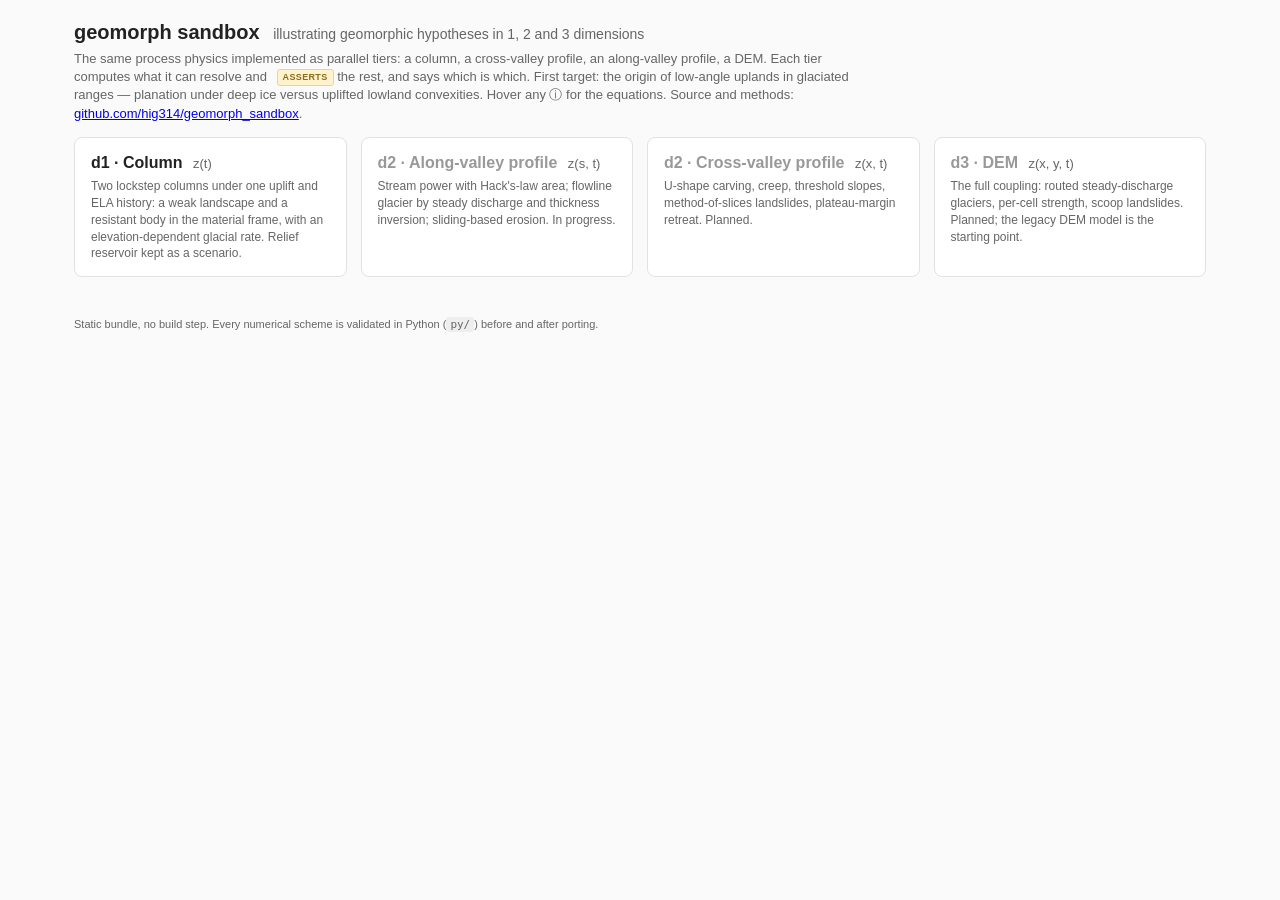
==== index.html @ dacd0856 "Shared core/ui/py, d1 two-column tier with methodology tooltips, landing page - core/: forcing, nois" ====
<!DOCTYPE html>
<html lang="en">
<head>
  <meta charset="utf-8" />
  <meta name="viewport" content="width=device-width, initial-scale=1" />
  <title>geomorph sandbox</title>
  <link rel="stylesheet" href="ui/styles.css" />
  <style>
    .tiers-list { max-width: 1180px; margin: 0 auto; padding: 8px 24px 40px; display: grid; gap: 14px; grid-template-columns: repeat(auto-fit, minmax(260px, 1fr)); }
    .tier-card { background: var(--panel-bg); border: 1px solid var(--line); border-radius: 8px; padding: 14px 16px; text-decoration: none; color: var(--ink); }
    .tier-card:hover { border-color: var(--accent); }
    .tier-card.todo { color: #999; pointer-events: none; }
    .tier-card h2 { margin: 0 0 4px; font-size: 16px; }
    .tier-card .coord { color: var(--muted); font-weight: 400; font-size: 13px; margin-left: 6px; }
    .tier-card p { margin: 0; font-size: 12px; color: var(--muted); }
  </style>
</head>
<body>
  <header>
    <h1>geomorph sandbox <span class="tier">illustrating geomorphic hypotheses in 1, 2 and 3 dimensions</span></h1>
    <p>
      The same process physics implemented as parallel tiers: a column, a cross-valley profile,
      an along-valley profile, a DEM. Each tier computes what it can resolve and
      <span class="badge asserted">asserts</span> the rest, and says which is which. First target:
      the origin of low-angle uplands in glaciated ranges — planation under deep ice versus
      uplifted lowland convexities. Hover any ⓘ for the equations.
      Source and methods: <a href="https://github.com/hig314/geomorph_sandbox">github.com/hig314/geomorph_sandbox</a>.
    </p>
  </header>
  <div class="tiers-list">
    <a class="tier-card" href="d1/index.html">
      <h2>d1 · Column <span class="coord">z(t)</span></h2>
      <p>Two lockstep columns under one uplift and ELA history: a weak landscape and a resistant body in the material frame, with an elevation-dependent glacial rate. Relief reservoir kept as a scenario.</p>
    </a>
    <a class="tier-card todo" href="d2_along/index.html">
      <h2>d2 · Along-valley profile <span class="coord">z(s, t)</span></h2>
      <p>Stream power with Hack's-law area; flowline glacier by steady discharge and thickness inversion; sliding-based erosion. In progress.</p>
    </a>
    <a class="tier-card todo" href="d2_across/index.html">
      <h2>d2 · Cross-valley profile <span class="coord">z(x, t)</span></h2>
      <p>U-shape carving, creep, threshold slopes, method-of-slices landslides, plateau-margin retreat. Planned.</p>
    </a>
    <a class="tier-card todo" href="d3/index.html">
      <h2>d3 · DEM <span class="coord">z(x, y, t)</span></h2>
      <p>The full coupling: routed steady-discharge glaciers, per-cell strength, scoop landslides. Planned; the legacy DEM model is the starting point.</p>
    </a>
  </div>
  <footer>Static bundle, no build step. Every numerical scheme is validated in Python (<code>py/</code>) before and after porting.</footer>
</body>
</html>
---- ui/styles.css ----
/* ui/styles.css — shared look for every tier (from legacy/uplift_sandbox/styles.css). */
:root {
  --bg: #fafafa;
  --panel-bg: #ffffff;
  --ink: #222;
  --muted: #666;
  --line: #e2e2e2;
  --accent: #2c7fb8;
}
* { box-sizing: border-box; }
body {
  margin: 0;
  font-family: -apple-system, BlinkMacSystemFont, "Segoe UI", Roboto, Helvetica, Arial, sans-serif;
  color: var(--ink);
  background: var(--bg);
  line-height: 1.4;
}
header { padding: 18px 24px 6px; max-width: 1180px; margin: 0 auto; }
header h1 { margin: 0 0 4px; font-size: 20px; }
header h1 .tier { color: var(--muted); font-weight: 400; font-size: 14px; margin-left: 8px; }
header p { margin: 0; color: var(--muted); font-size: 13px; max-width: 800px; }
nav.tiers { font-size: 12px; color: var(--muted); margin: 6px 0 0; }
nav.tiers a { color: var(--accent); text-decoration: none; margin-right: 10px; }
nav.tiers a.current { font-weight: 600; color: var(--ink); }
nav.tiers a.todo { color: #aaa; pointer-events: none; }

.layout {
  display: flex; gap: 24px; align-items: flex-start;
  padding: 12px 24px 40px; max-width: 1180px; margin: 0 auto; flex-wrap: wrap;
}
#charts {
  background: var(--panel-bg); border: 1px solid var(--line); border-radius: 8px;
  padding: 8px 8px 4px; flex: 1 1 760px;
  position: sticky; top: 12px; align-self: flex-start; /* stays in view while the sidebar scrolls */
}
.panel { display: block; width: 100%; height: auto; }
.panel + .panel { border-top: 1px dashed var(--line); }

/* Controls */
#sidebar { flex: 0 1 280px; min-width: 240px; }
#controls {
  background: var(--panel-bg); border: 1px solid var(--line); border-radius: 8px; padding: 10px 14px;
}
#controls fieldset { border: 1px solid var(--line); border-radius: 6px; padding: 8px 10px 2px; margin: 0 0 10px; }
#controls legend { font-size: 11px; color: var(--muted); padding: 0 4px; text-transform: uppercase; letter-spacing: 0.04em; }
.control { margin-bottom: 12px; }
.control label { display: block; font-size: 12px; color: var(--muted); margin-bottom: 4px; }
.control.check label { display: flex; align-items: center; gap: 4px; }
.control .val { color: var(--ink); font-weight: 600; }
.control input[type="range"] { width: 100%; }
.control select {
  width: 100%; padding: 5px; font-size: 13px; border: 1px solid var(--line); border-radius: 5px; background: #fff;
}
.control .note { font-size: 11px; color: #888; margin-top: 2px; }
.badge {
  display: inline-block; font-size: 9px; font-weight: 600; letter-spacing: 0.04em; text-transform: uppercase;
  padding: 1px 5px; border-radius: 3px; margin-left: 6px; vertical-align: middle;
}
.badge.asserted { background: #fff3cd; color: #8a6d1d; border: 1px solid #ecd58a; }

#readout {
  margin-top: 14px; font-size: 12px; color: var(--muted);
  background: var(--panel-bg); border: 1px solid var(--line); border-radius: 8px; padding: 10px 12px;
}
#readout b { color: var(--ink); }

.legend { font-size: 11px; color: var(--muted); margin-top: 12px; }
.legend span { display: inline-flex; align-items: center; margin-right: 12px; }
.legend i { width: 16px; height: 0; border-top: 2px solid currentColor; display: inline-block; margin-right: 4px; }
.legend i.dash { border-top-style: dashed; }

.buttons { display: flex; gap: 8px; margin-bottom: 10px; }
.buttons button {
  flex: 1; padding: 6px 8px; font-size: 13px; border: 1px solid var(--line); border-radius: 6px; background: #fff; cursor: pointer;
}
.buttons button:hover { background: #f0f0f0; }

/* SVG axes */
.axis path, .axis line { stroke: #ccc; }
.axis text { fill: var(--muted); font-size: 10px; }
.axis-label { fill: var(--muted); font-size: 11px; }
.panel-title { font-size: 12px; font-weight: 600; }
.endlabel { font-size: 10px; font-weight: 600; }

footer { max-width: 1180px; margin: 0 auto; padding: 0 24px 30px; font-size: 11px; color: var(--muted); }
footer code { background: #eee; padding: 1px 4px; border-radius: 3px; }

/* Methodology tooltips (ui/tooltip.js) */
.tip-glyph { color: var(--accent); cursor: help; margin-left: 5px; font-size: 12px; vertical-align: middle; }
.panel-title.has-tip { cursor: help; }
.gs-tip {
  position: fixed; z-index: 1000; pointer-events: none;
  background: #fffdf7; color: var(--ink); border: 1px solid #d9d2b8; border-radius: 6px;
  box-shadow: 0 4px 14px rgba(0,0,0,0.12); padding: 10px 12px; font-size: 12px; line-height: 1.45;
}
.gs-tip h4 { margin: 0 0 4px; font-size: 12px; }
.gs-tip .eq {
  display: block; font-family: "Times New Roman", Times, serif; font-size: 14px; margin: 5px 0 5px 8px; white-space: nowrap;
}
.gs-tip .src { color: var(--muted); font-size: 11px; margin-top: 4px; }
.gs-tip .tag { display: inline-block; font-size: 9px; font-weight: 600; text-transform: uppercase; letter-spacing: 0.04em;
  padding: 0 4px; border-radius: 3px; margin-right: 4px; }
.gs-tip .tag.asserted { background: #fff3cd; color: #8a6d1d; border: 1px solid #ecd58a; }
.gs-tip .tag.computed { background: #e2f0e6; color: #23643a; border: 1px solid #b9dcc4; }
#readout .has-tip { cursor: help; border-bottom: 1px dotted #aaa; }
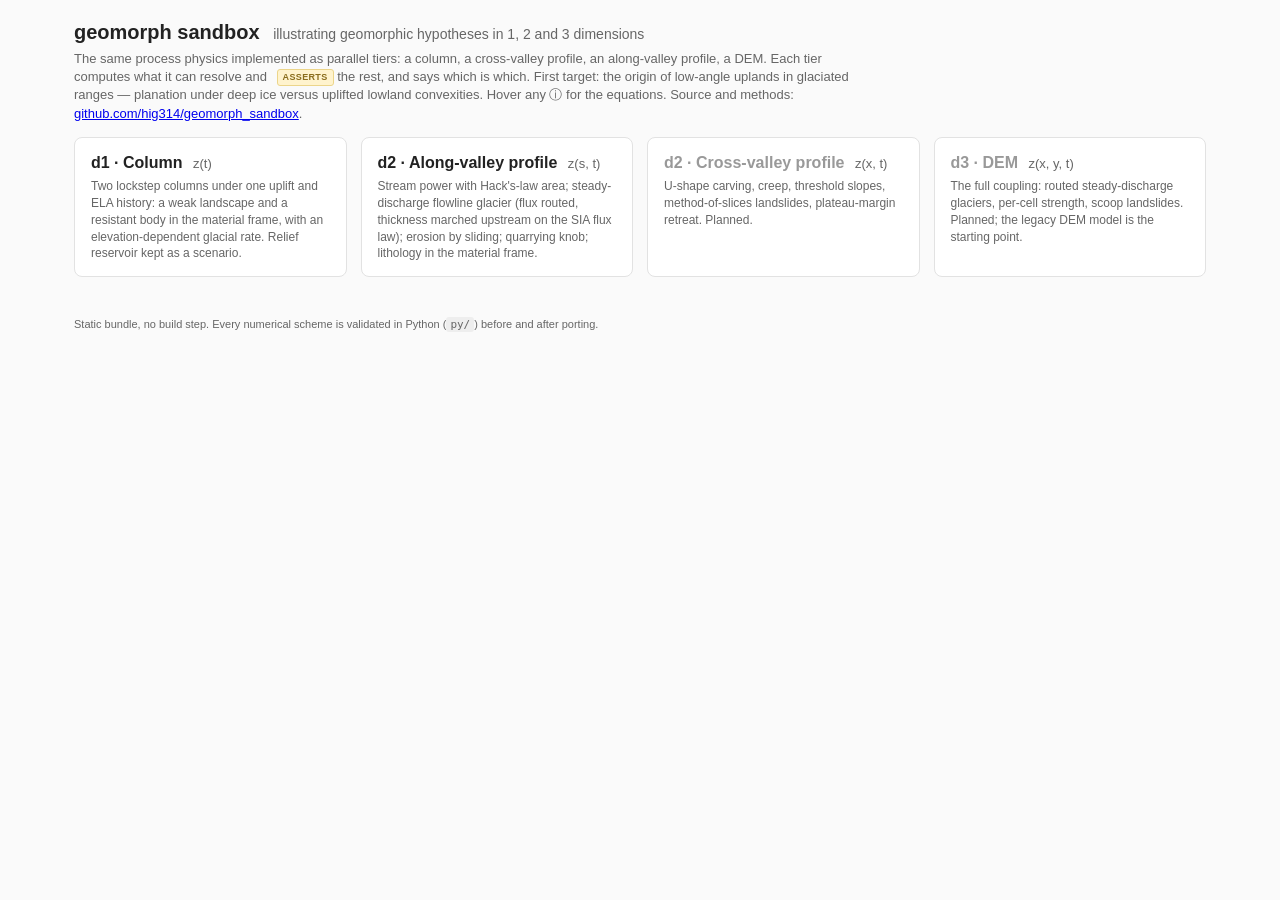
==== commit f95ec450: "d2_along: along-valley tier with steady-discharge glacier, validated against a reference SIA - py/d2" ====
--- a/index.html
+++ b/index.html
@@ -32,9 +32,9 @@
       <h2>d1 · Column <span class="coord">z(t)</span></h2>
       <p>Two lockstep columns under one uplift and ELA history: a weak landscape and a resistant body in the material frame, with an elevation-dependent glacial rate. Relief reservoir kept as a scenario.</p>
     </a>
-    <a class="tier-card todo" href="d2_along/index.html">
+    <a class="tier-card" href="d2_along/index.html">
       <h2>d2 · Along-valley profile <span class="coord">z(s, t)</span></h2>
-      <p>Stream power with Hack's-law area; flowline glacier by steady discharge and thickness inversion; sliding-based erosion. In progress.</p>
+      <p>Stream power with Hack's-law area; steady-discharge flowline glacier (flux routed, thickness marched upstream on the SIA flux law); erosion by sliding; quarrying knob; lithology in the material frame.</p>
     </a>
     <a class="tier-card todo" href="d2_across/index.html">
       <h2>d2 · Cross-valley profile <span class="coord">z(x, t)</span></h2>
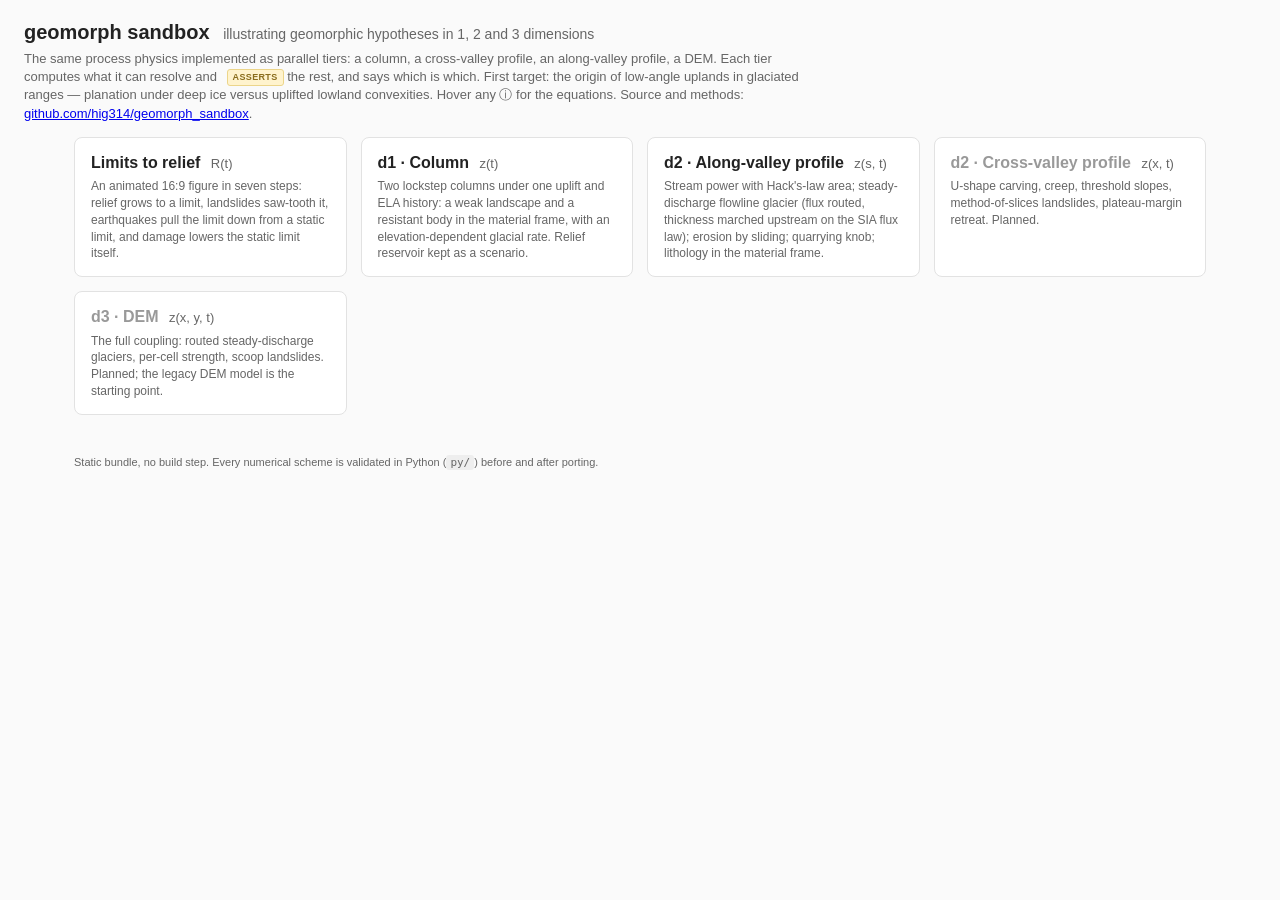
==== commit 2ea14907: "relief_limit: limits to relief, R(t) — seven-step animated 16:9 figure Relief grows to a limit and f" ====
--- a/index.html
+++ b/index.html
@@ -28,6 +28,10 @@
     </p>
   </header>
   <div class="tiers-list">
+    <a class="tier-card" href="relief_limit/index.html">
+      <h2>Limits to relief <span class="coord">R(t)</span></h2>
+      <p>An animated 16:9 figure in seven steps: relief grows to a limit, landslides saw-tooth it, earthquakes pull the limit down from a static limit, and damage lowers the static limit itself.</p>
+    </a>
     <a class="tier-card" href="d1/index.html">
       <h2>d1 · Column <span class="coord">z(t)</span></h2>
       <p>Two lockstep columns under one uplift and ELA history: a weak landscape and a resistant body in the material frame, with an elevation-dependent glacial rate. Relief reservoir kept as a scenario.</p>
--- a/ui/styles.css
+++ b/ui/styles.css
@@ -26,11 +26,15 @@
 
 .layout {
   display: flex; gap: 24px; align-items: flex-start;
-  padding: 12px 24px 40px; max-width: 1180px; margin: 0 auto; flex-wrap: wrap;
+  padding: 12px 24px 40px; max-width: 1600px; margin: 0 auto; flex-wrap: wrap;
 }
+header { max-width: 1600px; }
+.chart-row { display: flex; gap: 6px; align-items: flex-start; }
+.chart-row > .main { flex: 2 1 0; min-width: 0; }
+.chart-row > .side { flex: 1 1 0; min-width: 0; border-left: 1px dashed var(--line); }
 #charts {
   background: var(--panel-bg); border: 1px solid var(--line); border-radius: 8px;
-  padding: 8px 8px 4px; flex: 1 1 760px;
+  padding: 8px 8px 4px; flex: 1 1 900px;
   position: sticky; top: 12px; align-self: flex-start; /* stays in view while the sidebar scrolls */
 }
 .panel { display: block; width: 100%; height: auto; }
@@ -63,6 +67,9 @@
   background: var(--panel-bg); border: 1px solid var(--line); border-radius: 8px; padding: 10px 12px;
 }
 #readout b { color: var(--ink); }
+.readout-2 { margin-top: 8px; font-size: 12px; color: var(--muted); background: #f6f3ff; border: 1px solid #d9d0f0; border-radius: 8px; padding: 8px 12px; }
+.readout-2 b { color: var(--ink); }
+.readout-2 a { color: var(--accent); }
 
 .legend { font-size: 11px; color: var(--muted); margin-top: 12px; }
 .legend span { display: inline-flex; align-items: center; margin-right: 12px; }
@@ -98,6 +105,9 @@
   display: block; font-family: "Times New Roman", Times, serif; font-size: 14px; margin: 5px 0 5px 8px; white-space: nowrap;
 }
 .gs-tip .src { color: var(--muted); font-size: 11px; margin-top: 4px; }
+.gs-tip .sw { display: inline-block; width: 18px; height: 10px; border-radius: 2px; margin-right: 6px; vertical-align: -1px; }
+.gs-tip .sw.line { height: 0; border-top: 2px solid; border-radius: 0; vertical-align: 3px; }
+.gs-tip .sw.line.dashed { border-top-style: dashed; }
 .gs-tip .tag { display: inline-block; font-size: 9px; font-weight: 600; text-transform: uppercase; letter-spacing: 0.04em;
   padding: 0 4px; border-radius: 3px; margin-right: 4px; }
 .gs-tip .tag.asserted { background: #fff3cd; color: #8a6d1d; border: 1px solid #ecd58a; }
